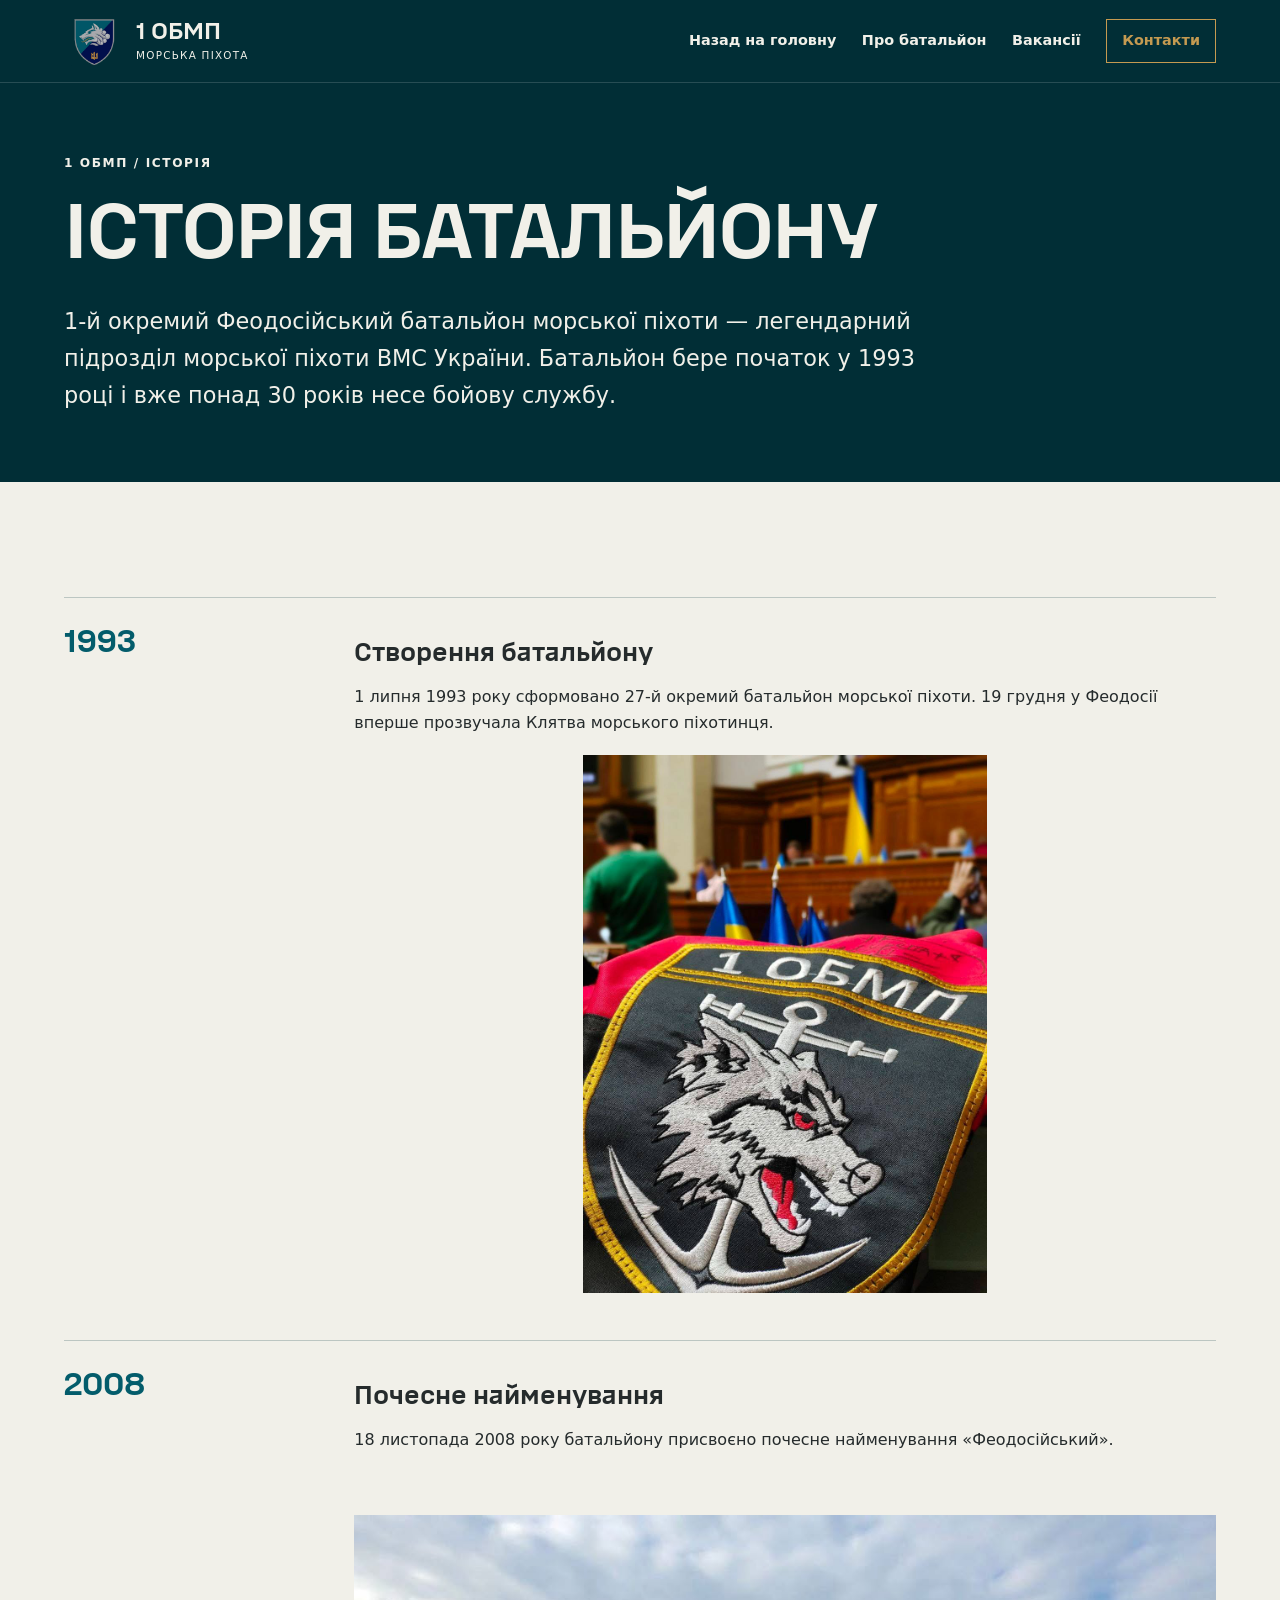
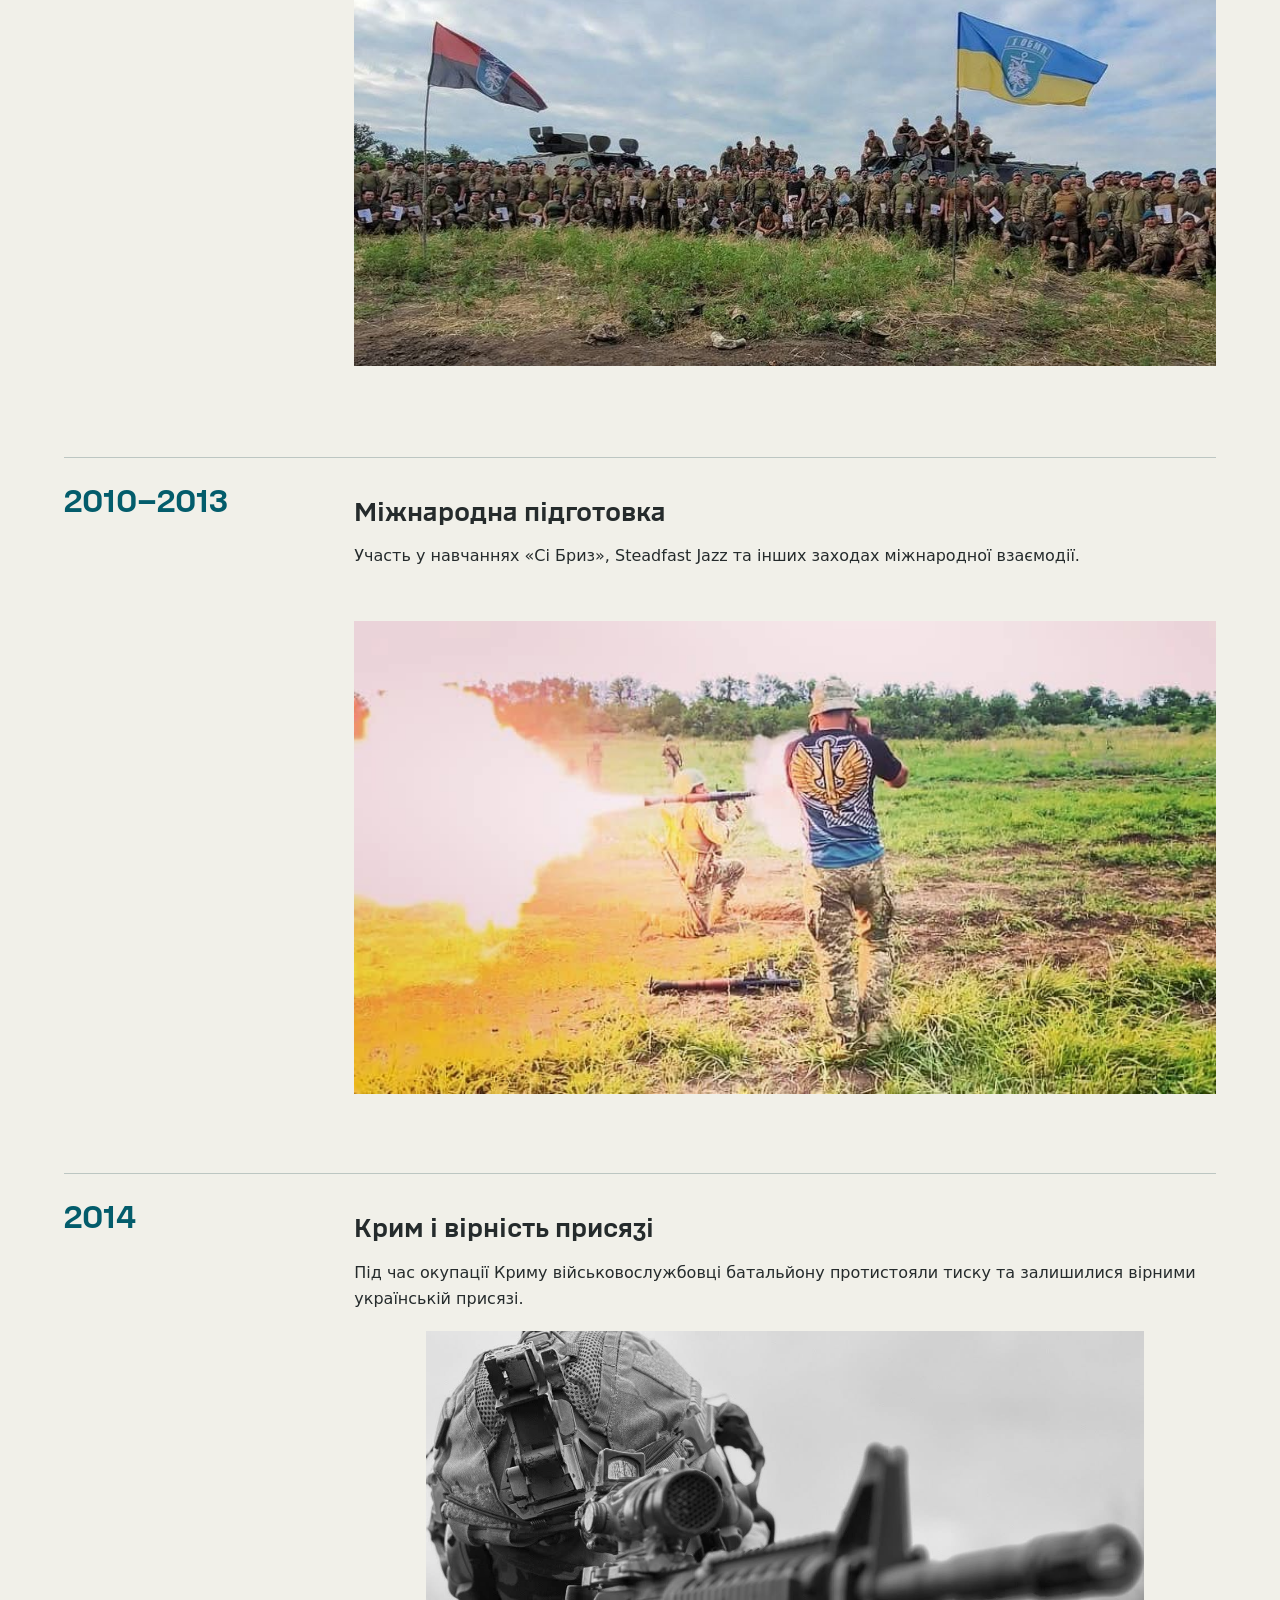
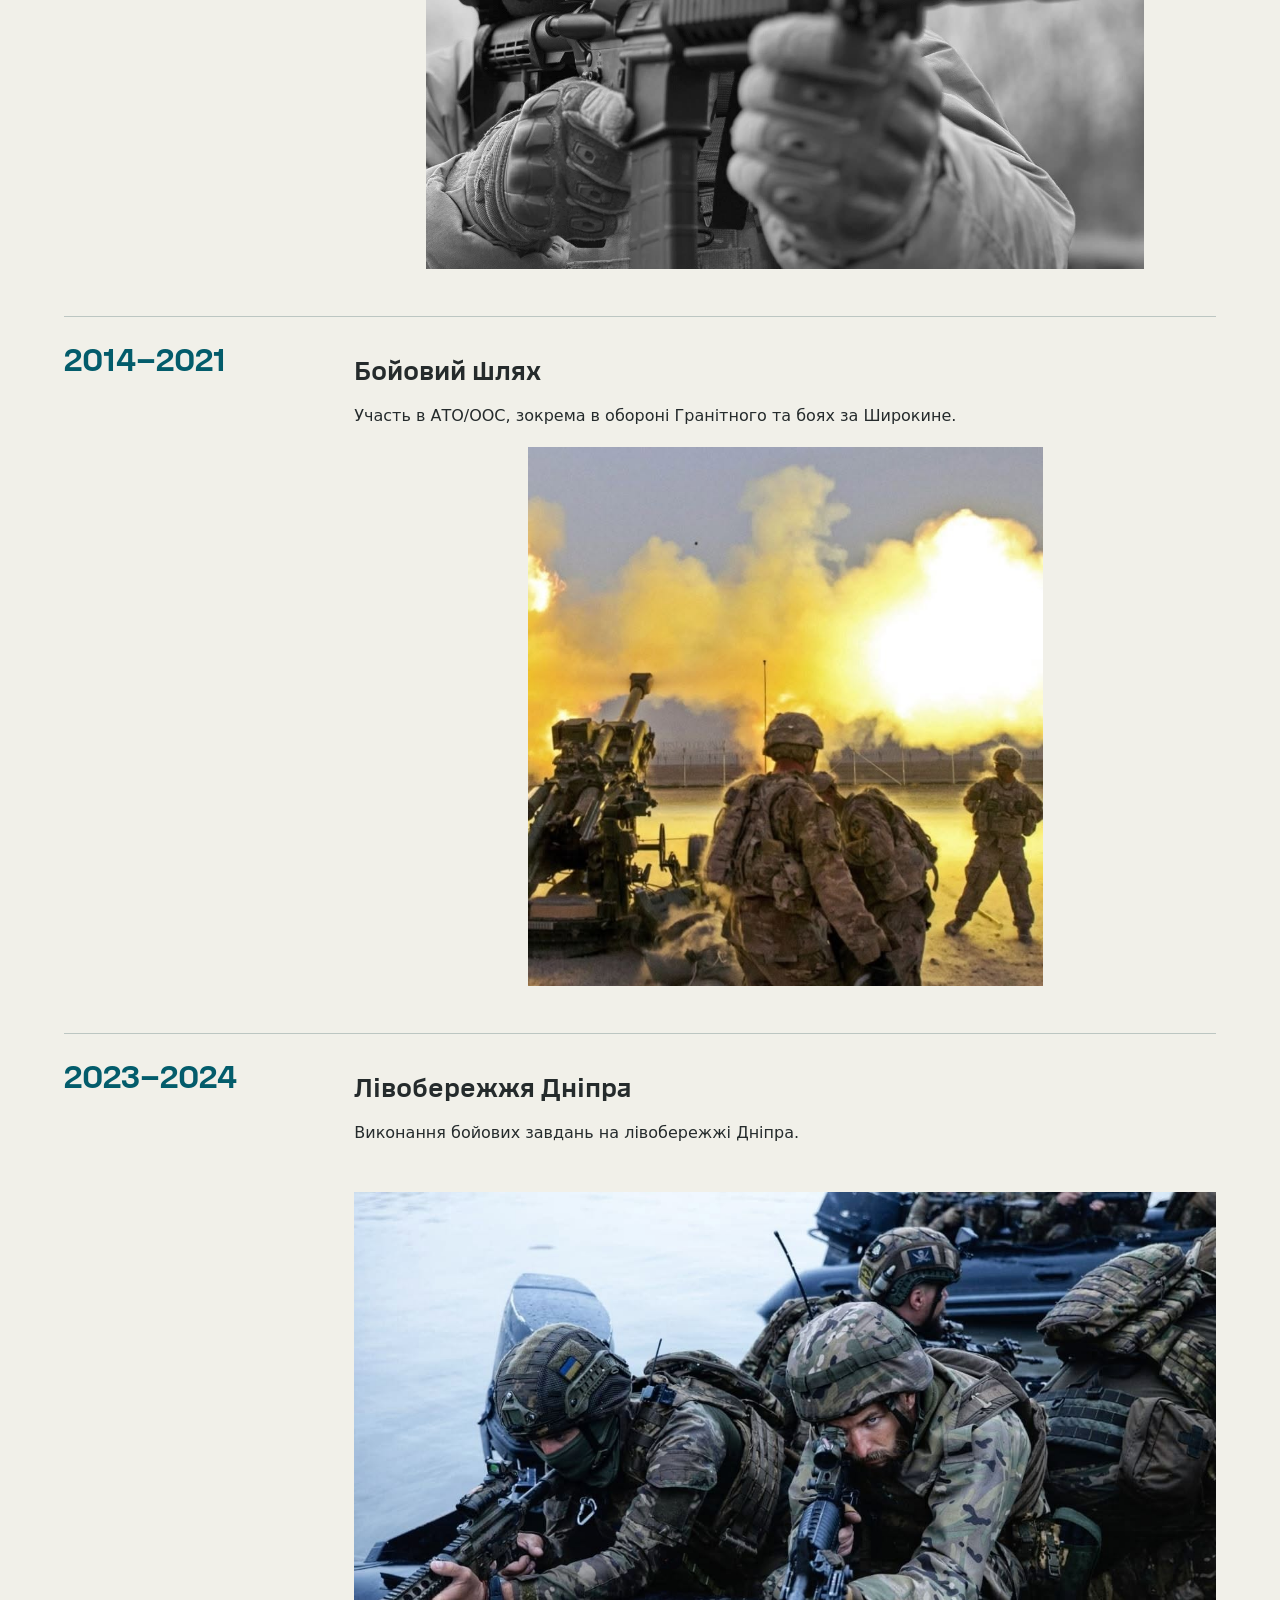
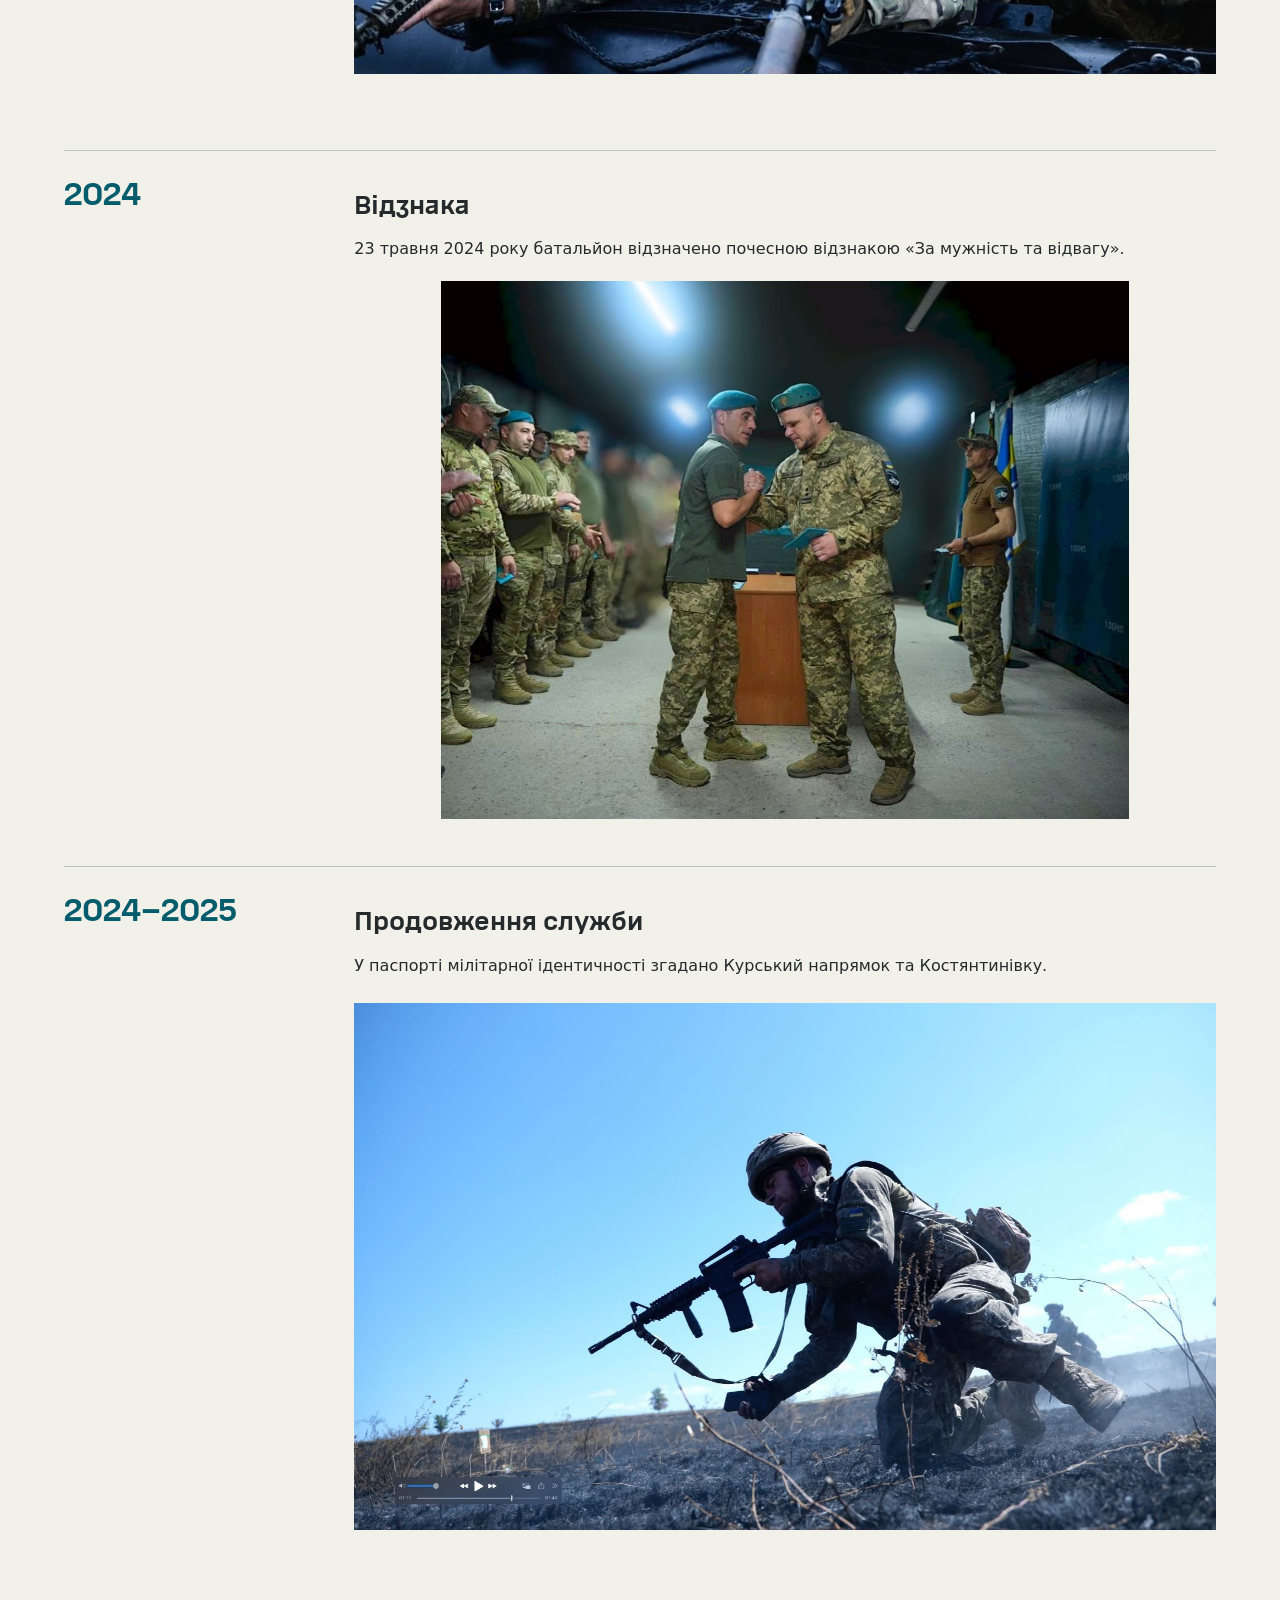
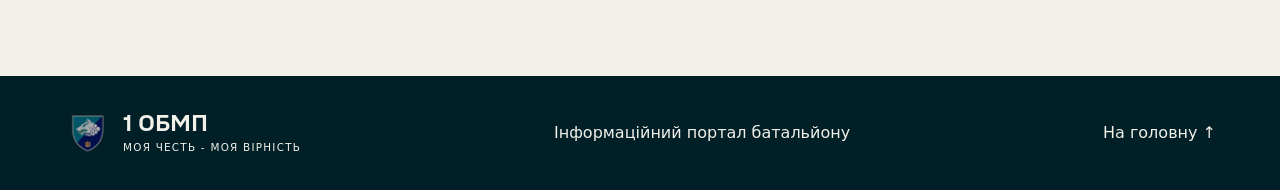
==== history.html @ a1ac729f "Add files via upload" ====
<!doctype html><html lang="uk">
<!-- 01. Метадані, стилі та скрипти -->
<head><meta charset="utf-8"><meta name="viewport" content="width=device-width,initial-scale=1"><meta name="theme-color" content="#012E36"><meta name="description" content="1 ОБМП — інформація про батальйон, історія, вакансії та дайджест."><title>Історія — 1 ОБМП</title><link rel="stylesheet" href="css/style.css"><script defer src="data/settings.js"></script><script defer src="data/catalog.js"></script><script defer src="images/history/photos.js"></script><script defer src="js/site.js"></script><script defer src="data/events.js"></script><script defer src="js/events.js"></script></head>
<!-- 02. Структура сторінки -->
<body><a class="skip" href="#main">До вмісту</a>
<!-- 03. Шапка і навігація -->
<header class="header"><div class="container header-inner"><div class="brand"><button class="logo-open" type="button" aria-label="Відкрити емблему на весь екран" title="Переглянути емблему"><img src="assets/logo.png" alt="Емблема 1 ОБМП"></button><span><strong>1 ОБМП</strong><small>МОРСЬКА ПІХОТА</small></span></div><button class="menu-toggle" type="button" aria-controls="nav" aria-expanded="false" aria-label="Відкрити меню">☰</button><nav class="nav" id="nav" aria-label="Основне меню"><a href="index.html">Назад на головну</a><a href="history.html">Про батальйон</a><a href="vacancies.html">Вакансії</a><!--<a href="digest.html">Дайджест</a>--><a class="nav-cta" href="index.html#contacts">Контакти</a></nav></div></header>

<!-- 04. Основний вміст -->
<main id="main"><section class="page-hero"><div class="container"><p class="eyebrow">1 ОБМП / ІСТОРІЯ</p><h1>ІСТОРІЯ БАТАЛЬЙОНУ</h1><p class="lead">1-й окремий Феодосійський батальйон морської піхоти — легендарний підрозділ морської піхоти ВМС України. Батальйон бере початок у 1993 році і вже понад 30 років несе бойову службу.</p></div></section>
<section class="section light"><div class="container"><div class="timeline"><article class="timeline-event"><strong>1993</strong><div><h3>Створення батальйону</h3><p>1 липня 1993 року сформовано 27-й окремий батальйон морської піхоти. 19 грудня у Феодосії вперше прозвучала Клятва морського піхотинця.</p><div class="history-photo"></div></div></article><article class="timeline-event"><strong>2008</strong><div><h3>Почесне найменування</h3><p>18 листопада 2008 року батальйону присвоєно почесне найменування «Феодосійський».</p><div class="history-photo"></div></div></article><article class="timeline-event"><strong>2010–2013</strong><div><h3>Міжнародна підготовка</h3><p>Участь у навчаннях «Сі Бриз», Steadfast Jazz та інших заходах міжнародної взаємодії.</p><div class="history-photo"></div></div></article><article class="timeline-event"><strong>2014</strong><div><h3>Крим і вірність присязі</h3><p>Під час окупації Криму військовослужбовці батальйону протистояли тиску та залишилися вірними українській присязі.</p><div class="history-photo"></div></div></article><article class="timeline-event"><strong>2014–2021</strong><div><h3>Бойовий шлях</h3><p>Участь в АТО/ООС, зокрема в обороні Гранітного та боях за Широкине.</p><div class="history-photo"></div></div></article><article class="timeline-event"><strong>2023–2024</strong><div><h3>Лівобережжя Дніпра</h3><p>Виконання бойових завдань на лівобережжі Дніпра.</p><div class="history-photo"></div></div></article><article class="timeline-event"><strong>2024</strong><div><h3>Відзнака</h3><p>23 травня 2024 року батальйон відзначено почесною відзнакою «За мужність та відвагу».</p><div class="history-photo"></div></div></article><article class="timeline-event"><strong>2024–2025</strong><div><h3>Продовження служби</h3><p>У паспорті мілітарної ідентичності згадано Курський напрямок та Костянтинівку.</p><div class="history-photo"></div></div></article></div><!--<p class="notice">Історичні формулювання й зображення необхідно доповнити та ПОГОДИТИ перед офіційною публікацією.</p>--></div></section>
</main>
<!-- 05. Підвал -->
<footer class="footer"><div class="container footer-inner"><a class="brand" href="index.html"><img src="assets/logo.png" alt=""><span><strong>1 ОБМП</strong><small>МОЯ ЧЕСТЬ - МОЯ ВІРНІСТЬ</small></span></a><span>Інформаційний портал батальйону</span><a href="index.html">На головну ↑</a></div></footer>
</body></html>
---- css/style.css ----
/* 01. Фірмові кольори та шрифти */
@font-face{font-family:UAFSans;src:url('../assets/UAFSans-SemiBold.ttf') format('truetype');font-weight:600;font-display:swap}

:root{--navy:#012E36;--teal:#035C6B;--cream:#F1F0E9;--pale:#D6E2E1;--gold:#C49A51;--ink:#252B2C;--line:#9db5b7;--max:1200px}

*{box-sizing:border-box}
html{scroll-behavior:smooth}
body{margin:0;font:16px/1.65 system-ui,Arial,sans-serif;color:var(--ink);background:var(--cream)}
img{max-width:100%}
a{color:inherit}
h1,h2,h3,.brand strong,.btn{font-family:UAFSans,Arial,sans-serif;font-weight:600;line-height:1.12}
h1{font-size:clamp(3rem,7vw,6.3rem);letter-spacing:-.025em;margin:18px 0 26px}
h2{font-size:clamp(2.4rem,5vw,4.3rem);margin:12px 0 28px}
h3{font-size:clamp(1.25rem,2vw,1.7rem);margin:16px 0}
p{margin:0 0 18px}
.container{width:min(calc(100% - 2*clamp(20px,5vw,64px)),var(--max));margin-inline:auto}
.skip{position:absolute;left:-999px}
.skip:focus{left:10px;top:10px;z-index:99;background:white;padding:12px}
.eyebrow,.section-label,.card-meta{font-size:.76rem;font-weight:800;letter-spacing:.13em;text-transform:uppercase}
.section-label{color:var(--teal)}
.lead{font-size:clamp(1.08rem,2vw,1.4rem);max-width:62ch}

/* 02. Шапка та адаптивна навігація */
.header{position:sticky;top:0;z-index:20;background:var(--navy);color:var(--cream);border-bottom:1px solid #ffffff26}
.header-inner{min-height:82px;display:flex;align-items:center;justify-content:space-between;gap:24px}
.brand{display:flex;align-items:center;gap:12px;text-decoration:none;line-height:1.15}
.brand img{width:47px;height:54px;object-fit:contain}
.brand strong{font-size:1.45rem;display:block}
.brand small{font-size:.65rem;letter-spacing:.12em}
.nav{display:flex;align-items:center;gap:clamp(12px,2vw,28px)}
.nav a{text-decoration:none;font-size:.9rem;font-weight:700}
.nav a:hover,.nav a:focus-visible{color:var(--gold)}
.nav .nav-cta{border:1px solid var(--gold);padding:9px 15px;color:var(--gold)}
.menu-toggle{display:none;background:none;border:1px solid #ffffff66;color:white;font-size:1.5rem;padding:5px 12px;cursor:pointer}

/* 03. Загальні блоки, кнопки, картки */
.section{padding:clamp(64px,9vw,120px) 0;scroll-margin-top:82px}
.light{background:var(--cream)}
.pale{background:var(--pale)}
.dark{background:var(--navy);color:var(--cream)}
.dark .section-label{color:var(--gold)}
.section-head{display:flex;justify-content:space-between;align-items:end;gap:36px;margin-bottom:28px}
.section-head>p{max-width:38ch}
.section-head h2{margin-bottom:0}
.section-head h2 span,h2 span{color:var(--teal)}
.dark h2 span{color:var(--gold)}
.btn{display:inline-flex;align-items:center;justify-content:center;text-decoration:none;min-height:48px;padding:14px 22px;border:1px solid currentColor;font-size:.9rem;transition:transform .2s}
.btn:hover{transform:translateY(-2px)}
.btn.gold{background:var(--gold);color:var(--navy);border-color:var(--gold)}
.btn.outline{color:var(--cream);border-color:#ffffff80}
.btn.teal{background:var(--teal);color:white;border-color:var(--teal)}
.cards{display:grid;grid-template-columns:repeat(3,minmax(0,1fr));gap:18px}
.card{background:var(--cream);padding:clamp(22px,3vw,34px);border:1px solid #012e3622;display:flex;flex-direction:column;min-height:255px}
.card p{flex:1}
.card-meta{display:flex;justify-content:space-between;gap:8px;color:var(--teal);font-size:.69rem}
.card-meta span{color:#6c7676}
.text-link{font-weight:800;text-decoration:none;color:var(--teal)}
.text-link:hover{text-decoration:underline}
.center-link{display:inline-block;margin-top:28px}
.notice{border-left:3px solid var(--gold);padding:12px 16px;background:#c49a511b;font-size:.92rem}

/* 04. Головна: золотий перетин 1.618 / 1 */
.hero{background:var(--navy);color:var(--cream);overflow:hidden}
.hero-grid{display:grid;grid-template-columns:1.618fr 1fr;gap:clamp(28px,4vw,64px);min-height:min(760px,calc(100svh - 82px));align-items:center;padding-block:70px}
.hero h1 span{color:var(--gold)}
.hero p{max-width:52ch}
.hero-actions{display:flex;gap:12px;flex-wrap:wrap;margin-top:32px}
.hero-visual{min-height:400px;background:linear-gradient(140deg,var(--teal),var(--navy));position:relative;display:grid;place-items:center;border:1px solid #ffffff25}
.hero-visual img{width:min(70%,280px);max-height:300px;object-fit:contain;filter:drop-shadow(0 12px 20px #0005)}
.hero-visual::after{content:'1 ОБМП / МОРСЬКА ПІХОТА';position:absolute;bottom:22px;left:22px;font-size:.72rem;letter-spacing:.14em;color:var(--pale)}
.motto{font-size:.72rem;letter-spacing:.16em;margin-top:42px;color:var(--pale)}
.about-grid{display:grid;grid-template-columns:1fr 1.25fr;gap:clamp(30px,8vw,100px)}
.stats{display:grid;grid-template-columns:repeat(3,1fr);gap:16px;margin-top:35px}
.stats div{border-top:1px solid var(--teal);padding-top:12px}
.stats strong{display:block;font:600 2rem UAFSans;color:var(--teal)}

/* 05. Історія: анонс на головній та хронологія на окремій сторінці */
.history-preview{display:grid;grid-template-columns:1fr 1.618fr;gap:40px;align-items:center}
.history-years{display:grid;grid-template-columns:repeat(3,1fr);gap:10px;margin:24px 0}
.history-years div{border-top:2px solid var(--gold);padding-top:10px}
.history-years strong{display:block;color:var(--gold);font:600 1.8rem UAFSans}
.timeline{display:grid;gap:22px}
.timeline-event{display:grid;grid-template-columns:minmax(140px,.5fr) 1.618fr;gap:24px;padding:25px 0;border-top:1px solid #012e3638}
.timeline-event>strong{font:600 2rem UAFSans;color:var(--teal)}
.history-photo{width:100%;aspect-ratio:16/10;overflow:hidden;border:0;background:transparent;margin-top:14px}
.history-photo img{display:block;width:100%;height:100%;object-fit:contain}

/* 06. Контакти, внутрішні сторінки, підвал */
.contact-grid{display:grid;grid-template-columns:1fr 1fr;gap:50px;align-items:center}
.contact-panel{background:var(--teal);padding:clamp(25px,4vw,48px)}
.phone{display:block;color:white;text-decoration:none;font:600 clamp(1.4rem,3vw,2.2rem) UAFSans;margin:14px 0 24px;overflow-wrap:anywhere}
.page-hero{padding:70px 0 50px;background:var(--navy);color:var(--cream)}
.page-hero h1{font-size:clamp(2.8rem,6vw,5rem)}
.detail{max-width:830px;padding:70px 0 110px}
.detail h1{font-size:clamp(2.7rem,6vw,5rem)}
.detail p{margin-bottom:25px}
.footer{background:#001f26;color:var(--cream);padding:30px 0}
.footer-inner{display:flex;justify-content:space-between;align-items:center;gap:20px;flex-wrap:wrap}
.footer a{text-decoration:none}

/* 07. Адаптивність: планшети, телефони та вузькі екрани */
@media(max-width:1000px){.nav{gap:12px}
.nav a{font-size:.8rem}
.cards{grid-template-columns:repeat(2,minmax(0,1fr))}
.hero-grid{grid-template-columns:1.2fr 1fr}
}

@media(max-width:760px){.header-inner{min-height:70px}
.menu-toggle{display:block}
.nav{display:none;position:absolute;left:0;right:0;top:100%;background:var(--navy);padding:20px;flex-direction:column;align-items:stretch;border-top:1px solid #ffffff33}
.nav.open{display:flex}
.nav a{font-size:1rem;padding:9px}
.hero-grid,.about-grid,.history-preview,.contact-grid{grid-template-columns:1fr}
.hero-grid{min-height:auto;padding-block:60px}
.hero-visual{min-height:270px}
.section-head{display:block}
.stats{grid-template-columns:repeat(3,1fr)}
.timeline-event{grid-template-columns:1fr;gap:8px}
.section{scroll-margin-top:70px}
}

@media(max-width:540px){.cards{grid-template-columns:1fr}
.hero-actions{flex-direction:column;align-items:stretch}
.hero h1{font-size:clamp(2.9rem,12vw,4.2rem)}
.stats{grid-template-columns:1fr}
.history-years{grid-template-columns:1fr 1fr}
.footer-inner{align-items:flex-start;flex-direction:column}
}

@media(prefers-reduced-motion:reduce){html{scroll-behavior:auto}
.btn{transition:none}
}


/* 08. Месенджери під номером рекрутингу: адаптивні кнопки без сторонніх бібліотек */
.messenger-links { display:grid; grid-template-columns:repeat(2,minmax(0,1fr)); gap:12px; margin-top:22px; }

.messenger-link { display:flex; align-items:center; justify-content:center; gap:10px; padding:13px 12px; min-height:52px; color:var(--cream); background:rgba(1,46,54,.46); border:1px solid rgba(241,240,233,.4); text-decoration:none; font-weight:700; transition:background .2s ease,border-color .2s ease; }

.messenger-link img { width:25px; height:25px; flex:none; }

.messenger-link:hover,.messenger-link:focus-visible { background:var(--navy); border-color:var(--gold); }

.contact-privacy { margin-top:20px; font-size:.85rem; }

@media(max-width:420px) { .messenger-links { grid-template-columns:1fr; }
 }

@media(prefers-reduced-motion:reduce) { .messenger-link { transition:none; }
 }


/* 09. Обкладинки вакансій і дайджесту: блок відсутній, якщо фото не задане */
.card.has-cover { padding:0; overflow:hidden; }

.card-cover { width:100%; aspect-ratio:16/10; overflow:hidden; background:var(--pale); }

.card-cover img { display:block; width:100%; height:100%; object-fit:contain; }

.card-content { display:flex; flex:1; flex-direction:column; padding:clamp(22px,3vw,34px); }

.card:not(.has-cover) .card-content { padding:0; }

.card-content p { flex:1; }

/* 10. Фотографії на сторінках публікацій: без обрізання оригінальних пропорцій */
.detail-cover { width:100%; aspect-ratio:16/10; margin:24px 0 32px; overflow:hidden; background:var(--pale); }

.detail-cover img { display:block; width:100%; height:100%; object-fit:contain; }

.detail-gallery { display:grid; grid-template-columns:repeat(2,minmax(0,1fr)); gap:16px; margin:28px 0 38px; }

.detail-gallery figure { margin:0; width:100%; aspect-ratio:16/10; overflow:hidden; background:var(--pale); }

.detail-gallery img { display:block; width:100%; height:100%; object-fit:contain; }

@media(max-width:540px) { .detail-gallery { grid-template-columns:1fr; }
 }


/* =============================================================
 * 11. Єдиний стандарт медіа: 16:10, без обрізання.
 * Зображення будь-якої орієнтації вміщується повністю.
 * Для зміни формату ВСІХ фотоблоків у майбутньому достатньо
 * змінити значення --photo-ratio (наприклад, 4 / 3 або 3 / 2).
 * ============================================================= */
:root { --photo-ratio: 16 / 10; }
.history-photo, .card-cover, .detail-cover, .detail-gallery figure { aspect-ratio:var(--photo-ratio); }
.history-photo img, .card-cover img, .detail-cover img, .detail-gallery img { object-fit:contain; }
/* SVG-піктограми месенджерів і емблема не підпадають під фотоформат. */

/* =============================================================
 * 12. Емблема у меню: кнопка замість посилання на головну.
 * ============================================================= */
.logo-open { display:inline-flex; align-items:center; justify-content:center; padding:0; border:0; background:transparent; cursor:pointer; }
.logo-open img { display:block; width:100%; height:auto; max-height:60px; object-fit:contain; }
.logo-open:focus-visible, .overlay-close:focus-visible { outline:3px solid var(--gold, #D6A84F); outline-offset:4px; }
body.overlay-open, body.celebration-dialog-open { overflow:hidden; }
.brand-viewer[hidden], .celebration-popup[hidden] { display:none !important; }
.brand-viewer, .celebration-popup { position:fixed; inset:0; z-index:5000; display:flex; align-items:center; justify-content:center; padding:clamp(12px,3vw,32px); background:rgba(1,14,19,.91); }
.brand-viewer-panel { position:relative; width:100%; height:100%; display:flex; align-items:center; justify-content:center; }
.brand-viewer-media { display:flex; align-items:center; justify-content:center; width:100%; height:100%; }
.brand-viewer-media img, .brand-viewer-media video { display:block; max-width:100%; max-height:calc(100dvh - 72px); width:auto; height:auto; object-fit:contain; }
.overlay-close { position:absolute; z-index:2; top:8px; right:8px; width:46px; height:46px; border:1px solid rgba(255,255,255,.6); border-radius:50%; background:#023B45; color:#fff; font:30px/1 Arial,sans-serif; cursor:pointer; }
/* =============================================================
 * 13. Події: прозорий шар, сніг, хвилі, плаваюче привітання.
 * Ефекти не перехоплюють кліки і працюють лише на головній.
 * ============================================================= */
.celebration-layer { position:fixed; inset:0; z-index:1100; pointer-events:none; overflow:hidden; }
.snowflake { position:absolute; left:var(--x); top:-8vh; color:#fff; font-family:Arial,sans-serif; font-size:var(--size); text-shadow:0 1px 5px #035C6B; opacity:.72; animation:snowfall var(--duration) linear var(--delay) infinite; }
@keyframes snowfall { from { transform:translate3d(0,-10vh,0) rotate(0deg); } to { transform:translate3d(35px,120vh,0) rotate(180deg); } }
.celebration-layer.is-waves { background:repeating-radial-gradient(ellipse 80% 18% at 50% 110%, transparent 0 30px, rgba(22,124,140,.17) 34px 40px, transparent 45px 85px); animation:wave-drift 7s ease-in-out infinite alternate; }
@keyframes wave-drift { from { transform:translateY(10px); } to { transform:translateY(-22px); } }
.celebration-ribbon { position:fixed; z-index:1200; bottom:18px; left:50%; transform:translateX(-50%); pointer-events:none; padding:10px 22px; max-width:calc(100vw - 24px); text-align:center; background:rgba(2,59,69,.75); color:#F5F3EC; border:1px solid rgba(214,168,79,.55); border-radius:100px; font-weight:700; font-size:clamp(12px,2vw,16px); animation:ribbon-float 4s ease-in-out infinite; }
@keyframes ribbon-float { 0%,100% { translate:0 0; } 50% { translate:0 -10px; } }
.celebration-popup { z-index:4500; background:rgba(1,14,19,.65); }
.celebration-panel { position:relative; width:min(640px,100%); padding:clamp(48px,8vw,76px) clamp(22px,5vw,48px); background:rgba(2,59,69,.92); border:1px solid rgba(214,168,79,.65); border-radius:16px; box-shadow:0 16px 70px rgba(0,0,0,.3); color:#F5F3EC; text-align:center; backdrop-filter:blur(14px); }
.celebration-panel h2 { color:#F5F3EC; font-size:clamp(23px,4vw,38px); line-height:1.25; margin:0 0 18px; }
.celebration-panel p { color:#D8E7E7; margin:0; font-size:clamp(15px,2vw,20px); }
@media (max-width:600px) { .celebration-layer .snowflake:nth-child(n+13) { display:none; } .celebration-ribbon { bottom:8px; } }
@media (prefers-reduced-motion:reduce) { .snowflake, .celebration-layer.is-waves, .celebration-ribbon { animation:none !important; } .snowflake { display:none; } }

/* =============================================================
 * Статуси вакансій: зелений / червоний / нейтральний.
 * ============================================================= */
.vacancy-status{display:inline-flex;align-items:center;justify-content:center;gap:.3em;padding:6px 10px;border-radius:999px;font-size:.68rem;font-weight:800;letter-spacing:.06em;line-height:1.2;white-space:nowrap}
.vacancy-status.is-open{background:#E2F3E8;color:#187442}
.vacancy-status.is-closed{background:#FCE5E5;color:#B42332}
.vacancy-status.is-unknown{background:#E6EAEB;color:#46575B}
.card-meta .vacancy-status{flex-shrink:0}
@media(max-width:420px){.card-meta{flex-wrap:wrap}.vacancy-status{white-space:normal}}
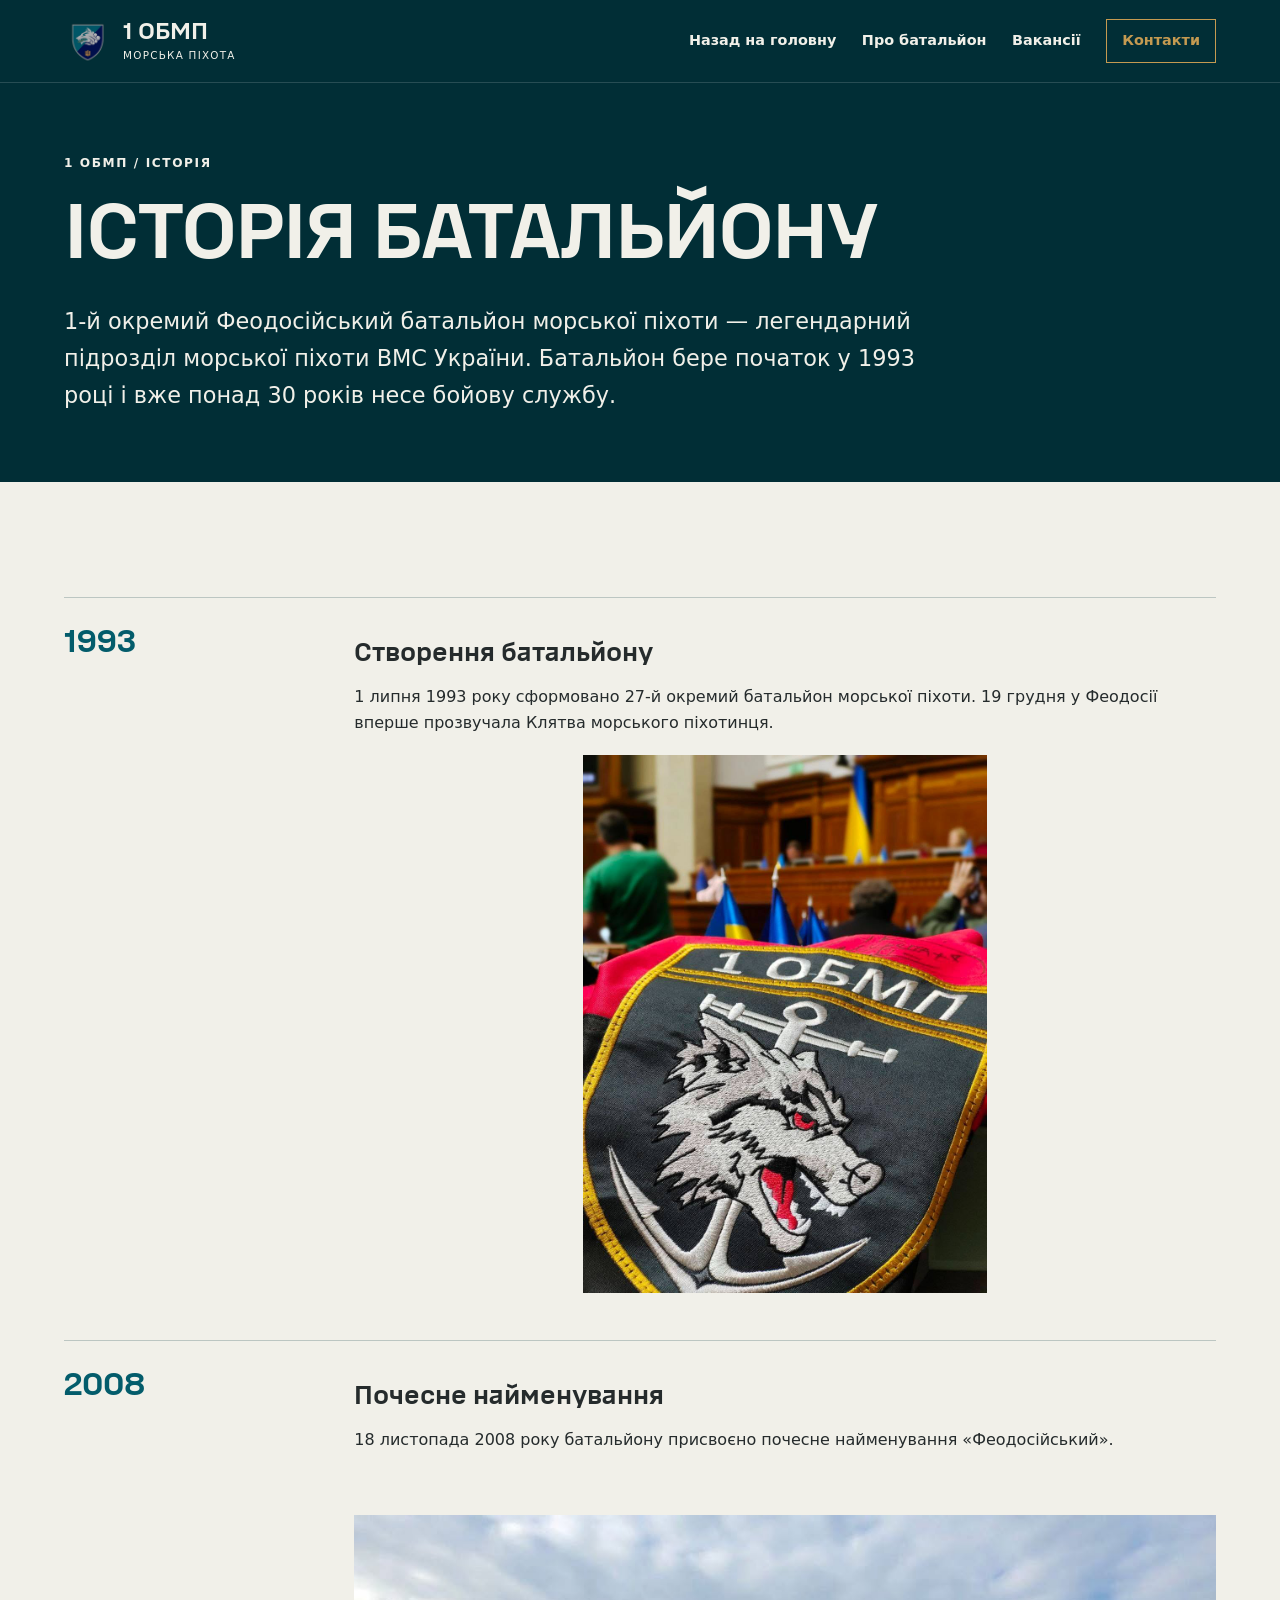
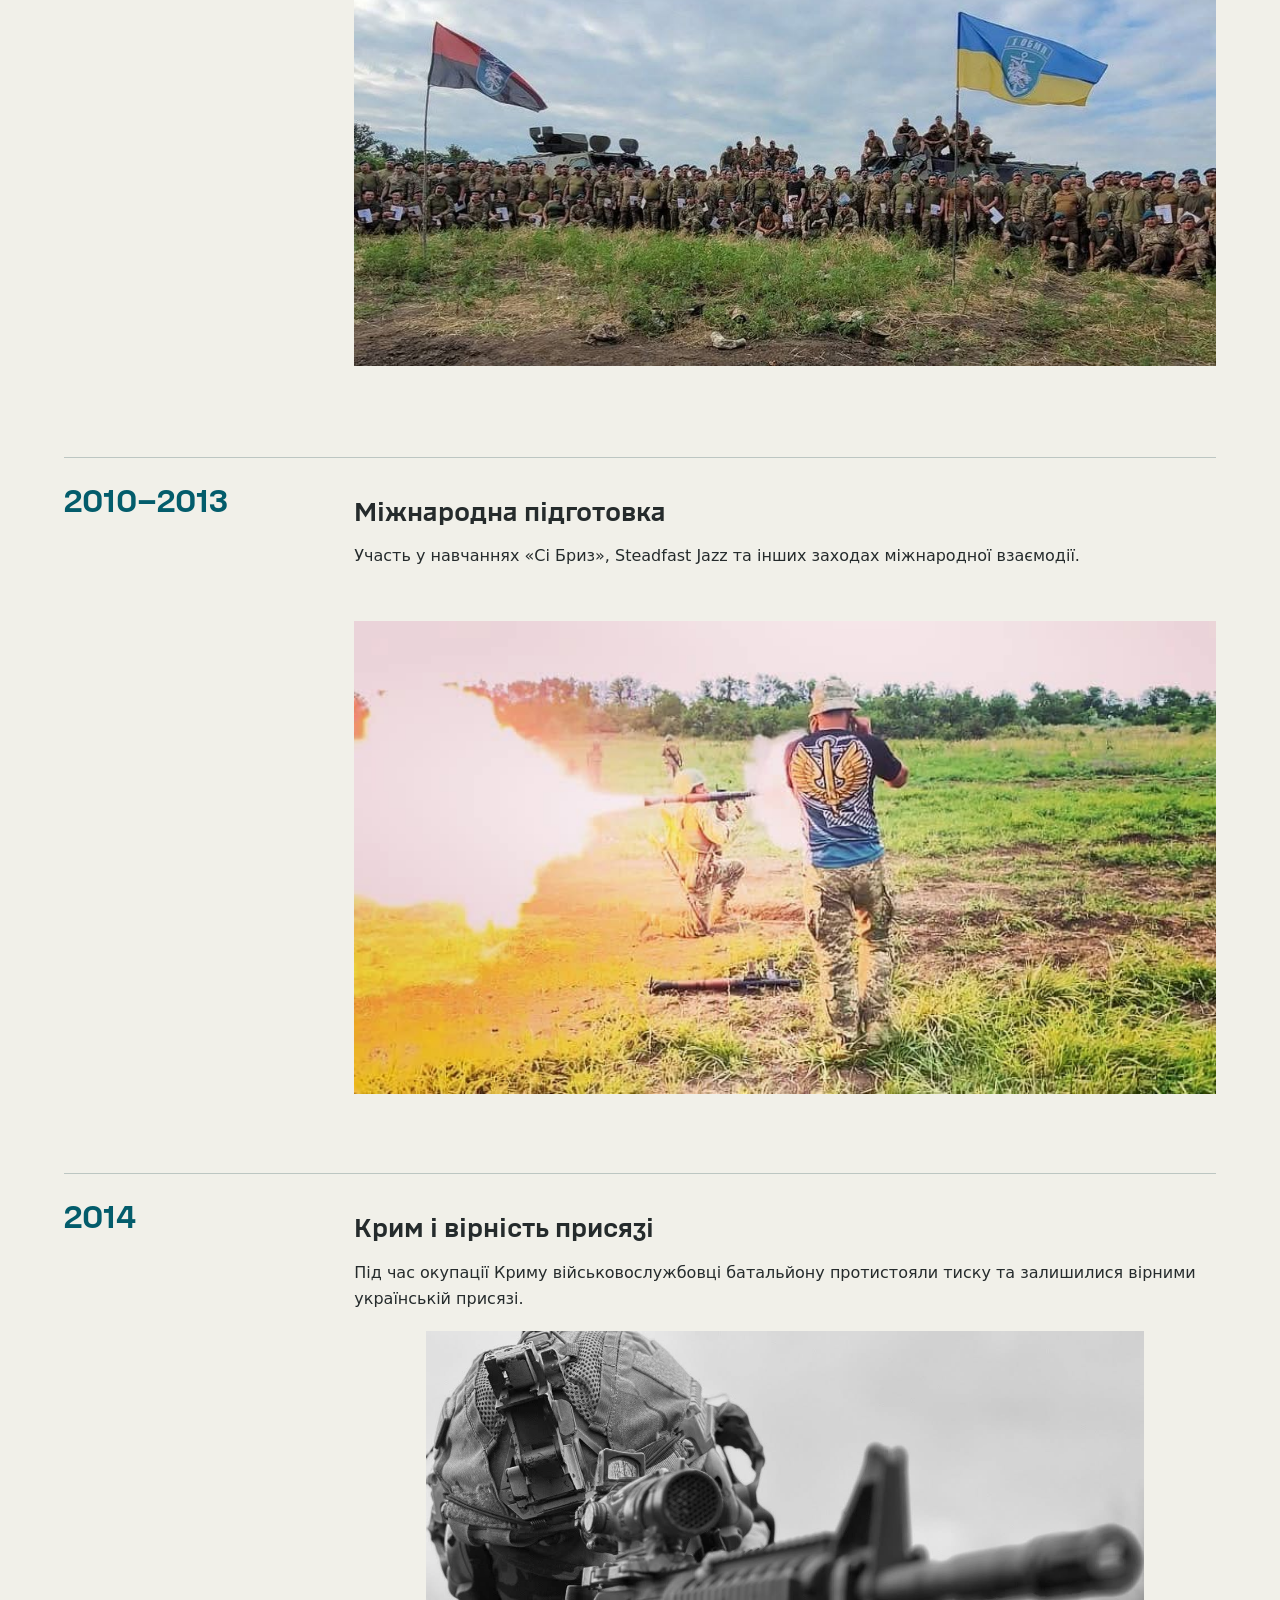
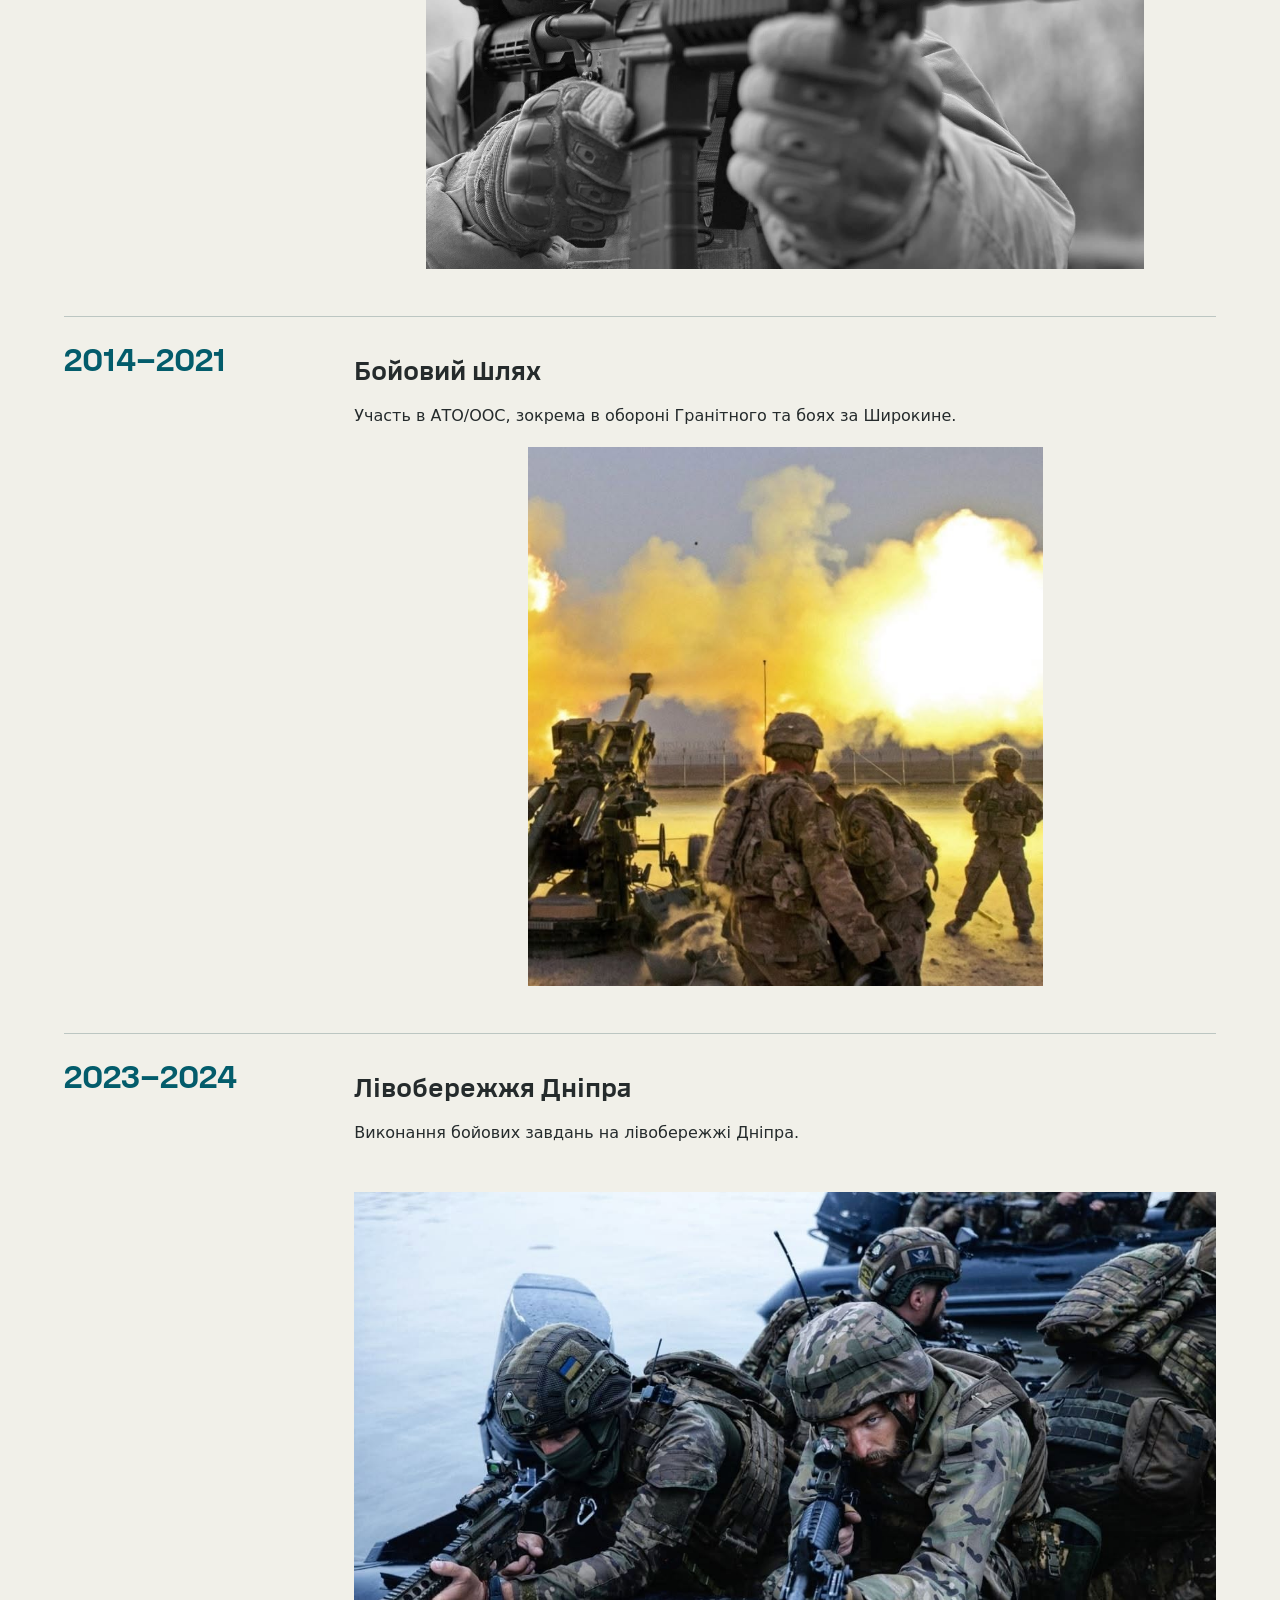
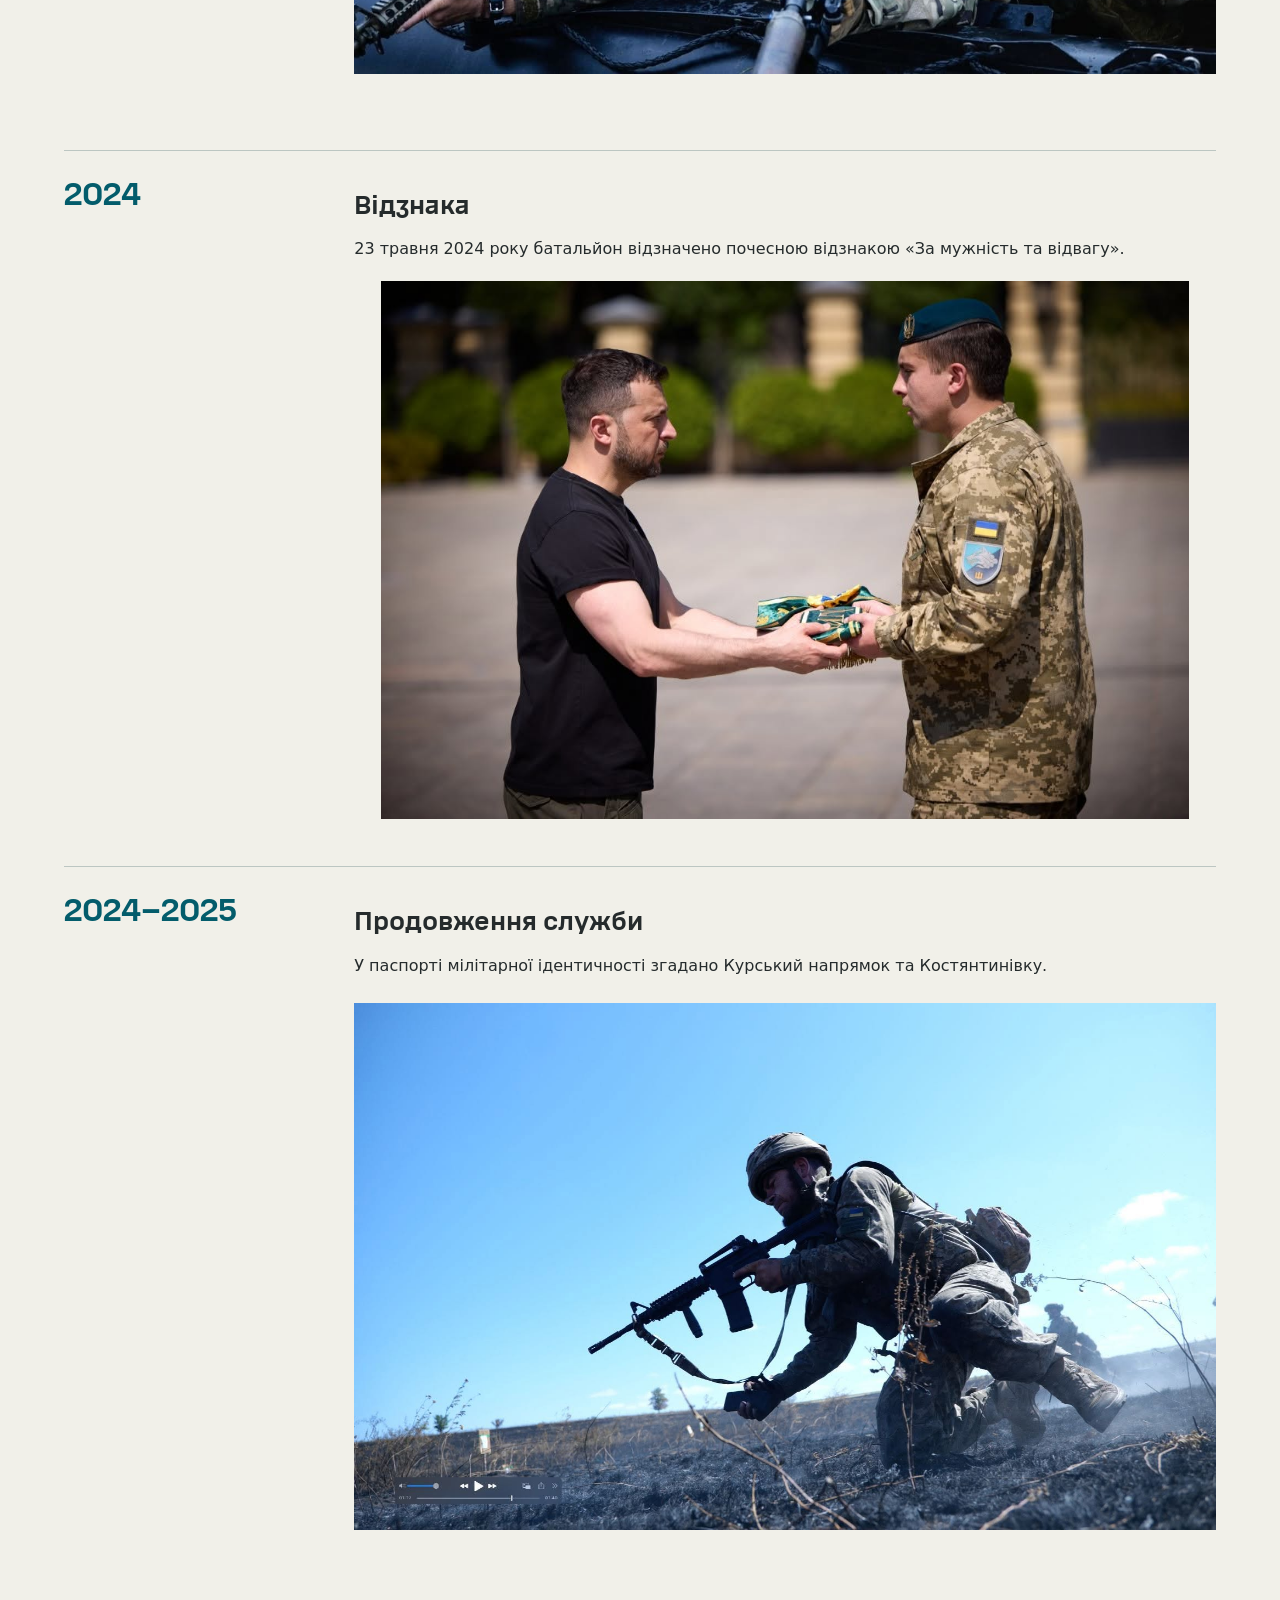
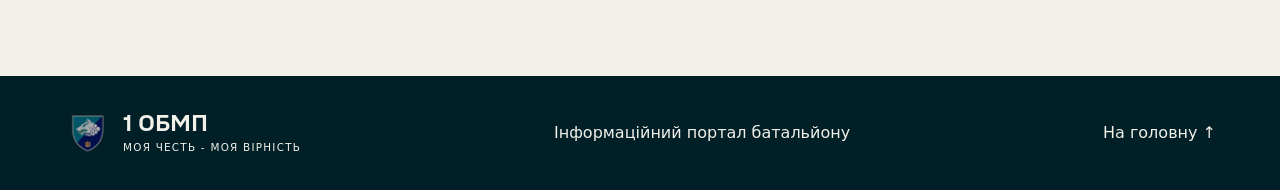
==== commit 536f5bb4: "перехід на головне меню через логотип" ====
--- a/history.html
+++ b/history.html
@@ -4,7 +4,7 @@
 <!-- 02. Структура сторінки -->
 <body><a class="skip" href="#main">До вмісту</a>
 <!-- 03. Шапка і навігація -->
-<header class="header"><div class="container header-inner"><div class="brand"><button class="logo-open" type="button" aria-label="Відкрити емблему на весь екран" title="Переглянути емблему"><img src="assets/logo.png" alt="Емблема 1 ОБМП"></button><span><strong>1 ОБМП</strong><small>МОРСЬКА ПІХОТА</small></span></div><button class="menu-toggle" type="button" aria-controls="nav" aria-expanded="false" aria-label="Відкрити меню">☰</button><nav class="nav" id="nav" aria-label="Основне меню"><a href="index.html">Назад на головну</a><a href="history.html">Про батальйон</a><a href="vacancies.html">Вакансії</a><!--<a href="digest.html">Дайджест</a>--><a class="nav-cta" href="index.html#contacts">Контакти</a></nav></div></header>
+<header class="header"><div class="container header-inner"><div class="brand"><a class="brand" href="index.html"><img src="assets/logo.png" alt="Емблема 1 ОБМП"><span><strong>1 ОБМП</strong><small>МОРСЬКА ПІХОТА</small></span></a></div><button class="menu-toggle" type="button" aria-controls="nav" aria-expanded="false" aria-label="Відкрити меню">☰</button><nav class="nav" id="nav" aria-label="Основне меню"><a href="index.html">Назад на головну</a><a href="history.html">Про батальйон</a><a href="vacancies.html">Вакансії</a><!--<a href="digest.html">Дайджест</a>--><a class="nav-cta" href="index.html#contacts">Контакти</a></nav></div></header>
 
 <!-- 04. Основний вміст -->
 <main id="main"><section class="page-hero"><div class="container"><p class="eyebrow">1 ОБМП / ІСТОРІЯ</p><h1>ІСТОРІЯ БАТАЛЬЙОНУ</h1><p class="lead">1-й окремий Феодосійський батальйон морської піхоти — легендарний підрозділ морської піхоти ВМС України. Батальйон бере початок у 1993 році і вже понад 30 років несе бойову службу.</p></div></section>
